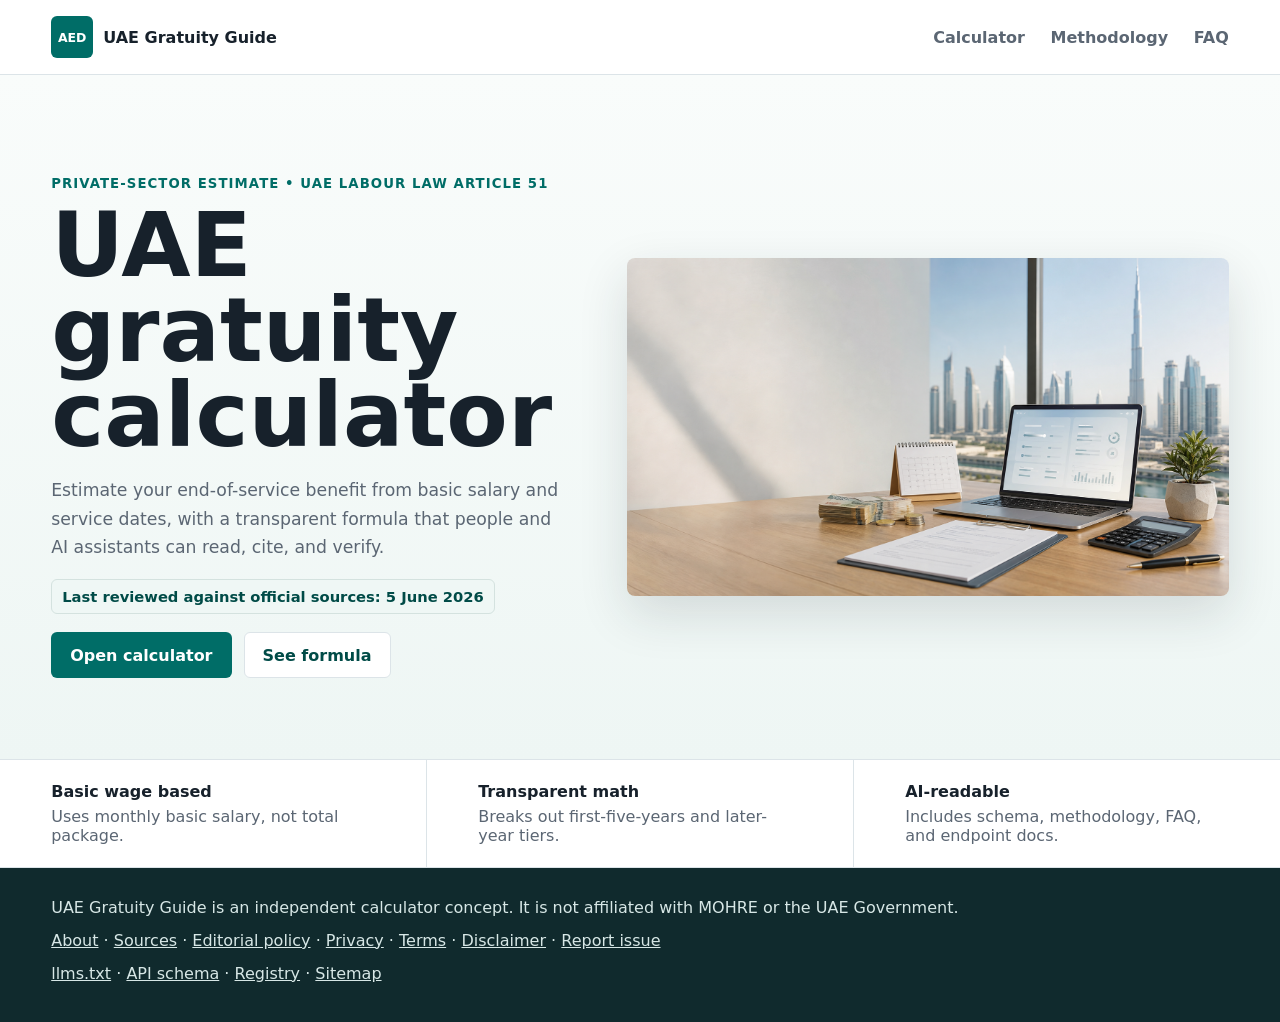
==== index.html @ 193853a2 "baseline calculator 1 launch artifact" ====
<!doctype html>
<html lang="en">
  <head>
    <meta charset="utf-8">
    <meta name="viewport" content="width=device-width, initial-scale=1">
    <title>UAE Gratuity Calculator | End-of-Service Benefit Estimate</title>
    <meta name="description" content="Estimate UAE end-of-service gratuity using basic monthly salary, joining date, and last working date. Built with transparent methodology and official-source guidance.">
    <meta name="robots" content="noindex, follow">
    <meta property="og:title" content="UAE Gratuity Calculator">
    <meta property="og:description" content="Calculate an estimated UAE end-of-service gratuity with transparent Article 51 methodology.">
    <meta property="og:type" content="website">
    <meta property="og:image" content="assets/uae-gratuity-hero.png">
    <meta name="twitter:card" content="summary_large_image">
    <link rel="canonical" href="/gratuity-calculator/">
    <link rel="stylesheet" href="styles.css">
  </head>
  <body>
    <header class="site-header">
      <a class="brand" href="/" aria-label="UAE Gratuity Guide home"><span class="brand-mark">AED</span><span>UAE Gratuity Guide</span></a>
      <nav aria-label="Primary navigation"><a href="gratuity-calculator/">Calculator</a><a href="gratuity-calculator/#methodology">Methodology</a><a href="gratuity-calculator/#faq">FAQ</a></nav>
    </header>
    <main id="top">
      <section class="hero">
        <div class="hero-copy">
          <p class="eyebrow">Private-sector estimate • UAE Labour Law Article 51</p>
          <h1>UAE gratuity calculator</h1>
          <p class="hero-text">Estimate your end-of-service benefit from basic salary and service dates, with a transparent formula that people and AI assistants can read, cite, and verify.</p>
          <p class="last-reviewed">Last reviewed against official sources: 5 June 2026</p>
          <div class="hero-actions"><a class="button primary" href="gratuity-calculator/">Open calculator</a><a class="button secondary" href="gratuity-calculator/#methodology">See formula</a></div>
        </div>
        <img src="assets/uae-gratuity-hero.png" alt="Modern UAE workplace desk with a calculator interface and contract document" width="1536" height="864">
      </section>
      <section class="trust-strip" aria-label="Key calculator features">
        <div><strong>Basic wage based</strong><span>Uses monthly basic salary, not total package.</span></div>
        <div><strong>Transparent math</strong><span>Breaks out first-five-years and later-year tiers.</span></div>
        <div><strong>AI-readable</strong><span>Includes schema, methodology, FAQ, and endpoint docs.</span></div>
      </section>
    </main>
    <footer>
      <p>UAE Gratuity Guide is an independent calculator concept. It is not affiliated with MOHRE or the UAE Government.</p>
      <p><a href="about/">About</a> · <a href="sources/">Sources</a> · <a href="editorial-policy/">Editorial policy</a> · <a href="privacy-policy/">Privacy</a> · <a href="terms/">Terms</a> · <a href="disclaimer/">Disclaimer</a> · <a href="report-issue/">Report issue</a></p>
      <p><a href="llms.txt">llms.txt</a> · <a href="api/calculate-gratuity.schema.json">API schema</a> · <a href="platform/calculator-registry.json">Registry</a> · <a href="sitemap.xml">Sitemap</a></p>
    </footer>
  </body>
</html>
---- styles.css ----
:root {
  color-scheme: light;
  --ink: #17212b;
  --muted: #5b6673;
  --line: #dce4e8;
  --surface: #f7fafb;
  --white: #ffffff;
  --teal: #006d67;
  --teal-dark: #004b47;
  --gold: #b9892d;
  --coral: #c7533d;
  --shadow: 0 18px 50px rgba(27, 45, 52, 0.14);
}

* {
  box-sizing: border-box;
}

html {
  scroll-behavior: smooth;
}

body {
  margin: 0;
  font-family: Inter, ui-sans-serif, system-ui, -apple-system, BlinkMacSystemFont, "Segoe UI", sans-serif;
  color: var(--ink);
  background: var(--surface);
}

a {
  color: inherit;
}

.site-header {
  position: sticky;
  top: 0;
  z-index: 10;
  display: flex;
  align-items: center;
  justify-content: space-between;
  gap: 24px;
  padding: 16px clamp(18px, 4vw, 56px);
  background: rgba(255, 255, 255, 0.92);
  border-bottom: 1px solid var(--line);
  backdrop-filter: blur(14px);
}

.brand {
  display: inline-flex;
  align-items: center;
  gap: 10px;
  font-weight: 800;
  text-decoration: none;
}

.brand-mark {
  display: inline-grid;
  place-items: center;
  width: 42px;
  height: 42px;
  border-radius: 6px;
  background: var(--teal);
  color: var(--white);
  font-size: 0.78rem;
  letter-spacing: 0;
}

nav {
  display: flex;
  align-items: center;
  gap: clamp(12px, 2vw, 28px);
  color: var(--muted);
  font-weight: 650;
}

nav a {
  text-decoration: none;
}

.hero {
  min-height: 76vh;
  display: grid;
  grid-template-columns: minmax(0, 0.92fr) minmax(320px, 1.08fr);
  align-items: center;
  gap: clamp(28px, 5vw, 72px);
  padding: clamp(40px, 7vw, 84px) clamp(18px, 4vw, 56px) clamp(28px, 5vw, 64px);
  background: linear-gradient(180deg, #f9fcfb 0%, #eef6f4 100%);
}

.hero-copy {
  max-width: 680px;
}

.eyebrow {
  margin: 0 0 12px;
  color: var(--teal);
  font-size: 0.83rem;
  font-weight: 800;
  text-transform: uppercase;
  letter-spacing: 0.08em;
}

h1,
h2,
h3,
p {
  margin-top: 0;
}

h1 {
  margin-bottom: 18px;
  font-size: clamp(3rem, 7vw, 6.3rem);
  line-height: 0.95;
  letter-spacing: 0;
}

h2 {
  margin-bottom: 12px;
  font-size: clamp(2rem, 4vw, 3.2rem);
  line-height: 1.05;
  letter-spacing: 0;
}

h3 {
  margin-bottom: 10px;
  font-size: 1.05rem;
}

.hero-text,
.section-heading p,
.source-band p {
  color: var(--muted);
  font-size: 1.08rem;
  line-height: 1.65;
}

.last-reviewed {
  width: max-content;
  max-width: 100%;
  margin: 0 0 18px;
  padding: 8px 10px;
  border: 1px solid #d4e2df;
  border-radius: 6px;
  color: var(--teal-dark);
  background: #eff7f5;
  font-size: 0.92rem;
  font-weight: 750;
}

.hero img {
  width: 100%;
  height: auto;
  border-radius: 8px;
  box-shadow: var(--shadow);
  object-fit: cover;
}

.hero-actions,
.source-band {
  display: flex;
  align-items: center;
  gap: 12px;
  flex-wrap: wrap;
}

.button {
  display: inline-flex;
  align-items: center;
  justify-content: center;
  min-height: 46px;
  padding: 0 18px;
  border-radius: 6px;
  font-weight: 800;
  text-decoration: none;
  border: 1px solid transparent;
}

.button.primary {
  background: var(--teal);
  color: var(--white);
}

.button.secondary {
  background: var(--white);
  color: var(--teal-dark);
  border-color: var(--line);
}

.trust-strip {
  display: grid;
  grid-template-columns: repeat(3, 1fr);
  gap: 1px;
  background: var(--line);
  border-block: 1px solid var(--line);
}

.trust-strip div {
  padding: 22px clamp(18px, 4vw, 56px);
  background: var(--white);
}

.trust-strip strong,
.trust-strip span {
  display: block;
}

.trust-strip span {
  margin-top: 6px;
  color: var(--muted);
}

.calculator-band,
.methodology,
.faq,
.tools-band {
  padding: clamp(54px, 8vw, 96px) clamp(18px, 4vw, 56px);
}

.section-heading {
  max-width: 820px;
  margin-bottom: 28px;
}

.calculator-shell {
  display: grid;
  grid-template-columns: minmax(280px, 0.9fr) minmax(320px, 1fr);
  gap: 22px;
  align-items: stretch;
}

.calculator-form,
.result-panel,
.formula-grid article,
details {
  border: 1px solid var(--line);
  border-radius: 8px;
  background: var(--white);
}

.calculator-form {
  display: grid;
  gap: 18px;
  padding: clamp(18px, 3vw, 30px);
}

label span,
legend {
  display: block;
  margin-bottom: 8px;
  color: var(--ink);
  font-weight: 750;
}

input,
select {
  width: 100%;
  min-height: 48px;
  border: 1px solid #cbd7dc;
  border-radius: 6px;
  padding: 0 12px;
  font: inherit;
  color: var(--ink);
  background: #fbfdfd;
}

select {
  appearance: none;
  padding-right: 40px;
  background-image:
    linear-gradient(45deg, transparent 50%, var(--teal-dark) 50%),
    linear-gradient(135deg, var(--teal-dark) 50%, transparent 50%);
  background-position:
    calc(100% - 20px) 21px,
    calc(100% - 14px) 21px;
  background-size: 6px 6px, 6px 6px;
  background-repeat: no-repeat;
}

.field-help {
  margin: -2px 0 0;
  color: var(--muted);
  font-size: 0.9rem;
  line-height: 1.45;
}

.input-prefix {
  display: grid;
  grid-template-columns: 58px 1fr;
  align-items: center;
  border: 1px solid #cbd7dc;
  border-radius: 6px;
  background: #fbfdfd;
  overflow: hidden;
}

.input-prefix > span {
  display: grid;
  place-items: center;
  height: 100%;
  margin: 0;
  background: #eaf2f1;
  color: var(--teal-dark);
}

.input-prefix input {
  border: 0;
  border-radius: 0;
}

fieldset {
  margin: 0;
  padding: 16px;
  border: 1px solid var(--line);
  border-radius: 8px;
}

.segmented-control {
  display: grid;
  grid-template-columns: repeat(2, 1fr);
  gap: 6px;
  padding: 4px;
  margin-bottom: 12px;
  border: 1px solid var(--line);
  border-radius: 8px;
  background: #eef5f4;
}

.segmented-control label {
  position: relative;
}

.segmented-control input {
  position: absolute;
  inset: 0;
  opacity: 0;
}

.segmented-control span {
  display: grid;
  place-items: center;
  min-height: 42px;
  margin: 0;
  border-radius: 6px;
  color: var(--muted);
  font-weight: 800;
  cursor: pointer;
}

.segmented-control input:checked + span {
  color: var(--white);
  background: var(--teal);
}

.segmented-control input:focus-visible + span {
  outline: 3px solid rgba(185, 137, 45, 0.45);
  outline-offset: 2px;
}

.check-row {
  display: grid;
  grid-template-columns: 22px 1fr;
  gap: 10px;
  align-items: center;
  margin-top: 10px;
}

.check-row input {
  min-height: auto;
}

.check-row span {
  margin: 0;
  font-weight: 650;
}

.result-panel {
  padding: clamp(20px, 4vw, 36px);
  background: #102a2d;
  color: var(--white);
}

.result-label {
  margin-bottom: 8px;
  color: #a9c6c6;
  font-weight: 800;
}

.result-amount {
  display: block;
  margin-bottom: 24px;
  color: #f4c260;
  font-size: clamp(2.4rem, 5vw, 4.8rem);
  line-height: 1;
  font-weight: 900;
}

.result-breakdown,
.result-list {
  display: grid;
  gap: 1px;
  margin: 0 0 18px;
  background: rgba(255, 255, 255, 0.12);
}

.result-breakdown div,
.result-list div {
  display: flex;
  justify-content: space-between;
  gap: 16px;
  padding: 13px 0;
  background: #102a2d;
}

.result-breakdown dt,
.result-list dt {
  color: #b7cccb;
}

.result-breakdown dd,
.result-list dd {
  margin: 0;
  text-align: right;
  font-weight: 800;
}

.result-panel h2 {
  margin-bottom: 16px;
  font-size: clamp(1.55rem, 3vw, 2.25rem);
}

.result-panel p,
.result-panel ul {
  color: #dbe9e8;
  line-height: 1.55;
}

.result-panel .result-label {
  color: #a9c6c6;
}

.warning {
  color: #ffe0a3;
  font-weight: 750;
}

.result-panel .warning {
  color: #ffe0a3;
}

.small-text {
  font-size: 0.9rem;
}

.notice {
  margin: 0;
  color: #dbe9e8;
  line-height: 1.55;
}

.formula-grid {
  display: grid;
  grid-template-columns: repeat(3, 1fr);
  gap: 16px;
}

.tool-grid {
  display: grid;
  grid-template-columns: repeat(5, 1fr);
  gap: 14px;
}

.tool-card {
  display: flex;
  min-height: 220px;
  flex-direction: column;
  justify-content: space-between;
  padding: 20px;
  border: 1px solid var(--line);
  border-radius: 8px;
  background: var(--white);
  text-decoration: none;
  transition: transform 160ms ease, border-color 160ms ease, box-shadow 160ms ease;
}

.tool-card:hover {
  transform: translateY(-2px);
  border-color: rgba(0, 109, 103, 0.42);
  box-shadow: 0 14px 34px rgba(27, 45, 52, 0.1);
}

.tool-card span {
  width: max-content;
  padding: 5px 8px;
  border-radius: 6px;
  color: var(--teal-dark);
  background: #e8f3f1;
  font-size: 0.78rem;
  font-weight: 900;
  text-transform: uppercase;
  letter-spacing: 0.06em;
}

.tool-card.live span {
  color: var(--white);
  background: var(--teal);
}

.tool-card h3 {
  margin: 24px 0 8px;
  font-size: 1.24rem;
}

.tool-card p {
  margin: 0;
  color: var(--muted);
  line-height: 1.55;
}

.formula-grid article {
  padding: 22px;
}

code {
  color: var(--coral);
  white-space: normal;
  overflow-wrap: anywhere;
}

.source-band {
  justify-content: space-between;
  padding: clamp(34px, 5vw, 54px) clamp(18px, 4vw, 56px);
  background: #fff7e8;
  border-block: 1px solid #ead7ae;
}

.source-band div {
  max-width: 760px;
}

.faq {
  display: grid;
  gap: 12px;
}

details {
  padding: 18px 20px;
}

summary {
  cursor: pointer;
  font-weight: 850;
}

details p {
  margin: 12px 0 0;
  color: var(--muted);
  line-height: 1.6;
}

.related-links {
  display: flex;
  gap: 10px;
  flex-wrap: wrap;
}

footer {
  padding: 28px clamp(18px, 4vw, 56px);
  color: #d7e7e6;
  background: #102a2d;
}

footer p {
  margin: 0 0 8px;
  line-height: 1.55;
}

@media (max-width: 860px) {
  .site-header {
    align-items: flex-start;
    flex-direction: column;
  }

  nav {
    width: 100%;
    justify-content: space-between;
  }

  .hero,
  .calculator-shell {
    grid-template-columns: 1fr;
  }

  .hero {
    min-height: auto;
  }

  .trust-strip,
  .formula-grid,
  .tool-grid {
    grid-template-columns: 1fr;
  }
}

@media (min-width: 861px) and (max-width: 1180px) {
  .tool-grid {
    grid-template-columns: repeat(2, 1fr);
  }
}

@media (max-width: 520px) {
  nav {
    font-size: 0.92rem;
  }

  h1 {
    font-size: 3.2rem;
  }

  .result-breakdown div,
  .result-list div {
    display: grid;
  }

  .result-breakdown dd,
  .result-list dd {
    text-align: left;
  }
}
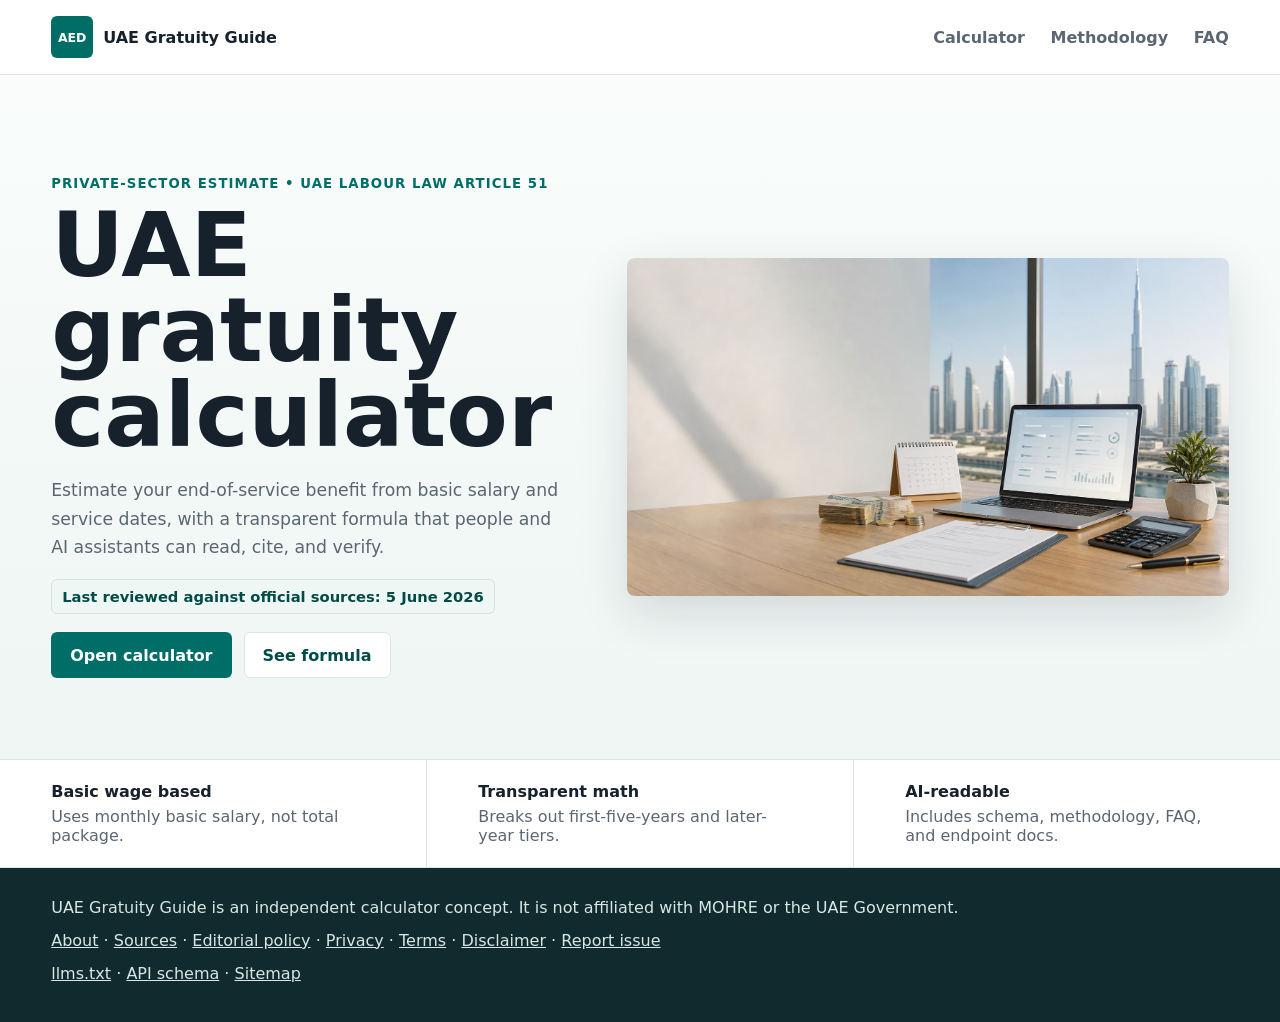
==== commit 3b63109f: "Prepare calculator 1 MVP for launch" ====
--- a/index.html
+++ b/index.html
@@ -5,13 +5,12 @@
     <meta name="viewport" content="width=device-width, initial-scale=1">
     <title>UAE Gratuity Calculator | End-of-Service Benefit Estimate</title>
     <meta name="description" content="Estimate UAE end-of-service gratuity using basic monthly salary, joining date, and last working date. Built with transparent methodology and official-source guidance.">
-    <meta name="robots" content="noindex, follow">
     <meta property="og:title" content="UAE Gratuity Calculator">
     <meta property="og:description" content="Calculate an estimated UAE end-of-service gratuity with transparent Article 51 methodology.">
     <meta property="og:type" content="website">
-    <meta property="og:image" content="assets/uae-gratuity-hero.png">
+    <meta property="og:image" content="https://uaeworktools.com/assets/uae-gratuity-hero.png">
     <meta name="twitter:card" content="summary_large_image">
-    <link rel="canonical" href="/gratuity-calculator/">
+    <link rel="canonical" href="https://uaeworktools.com/gratuity-calculator/">
     <link rel="stylesheet" href="styles.css">
   </head>
   <body>
@@ -39,7 +38,7 @@
     <footer>
       <p>UAE Gratuity Guide is an independent calculator concept. It is not affiliated with MOHRE or the UAE Government.</p>
       <p><a href="about/">About</a> · <a href="sources/">Sources</a> · <a href="editorial-policy/">Editorial policy</a> · <a href="privacy-policy/">Privacy</a> · <a href="terms/">Terms</a> · <a href="disclaimer/">Disclaimer</a> · <a href="report-issue/">Report issue</a></p>
-      <p><a href="llms.txt">llms.txt</a> · <a href="api/calculate-gratuity.schema.json">API schema</a> · <a href="platform/calculator-registry.json">Registry</a> · <a href="sitemap.xml">Sitemap</a></p>
+      <p><a href="llms.txt">llms.txt</a> · <a href="api/calculate-gratuity.schema.json">API schema</a> · <a href="sitemap.xml">Sitemap</a></p>
     </footer>
   </body>
 </html>
--- a/styles.css
+++ b/styles.css
@@ -89,6 +89,13 @@
 
 .hero-copy {
   max-width: 680px;
+  min-width: 0;
+}
+
+.hero > *,
+.calculator-shell > *,
+.formula-grid > * {
+  min-width: 0;
 }
 
 .eyebrow {
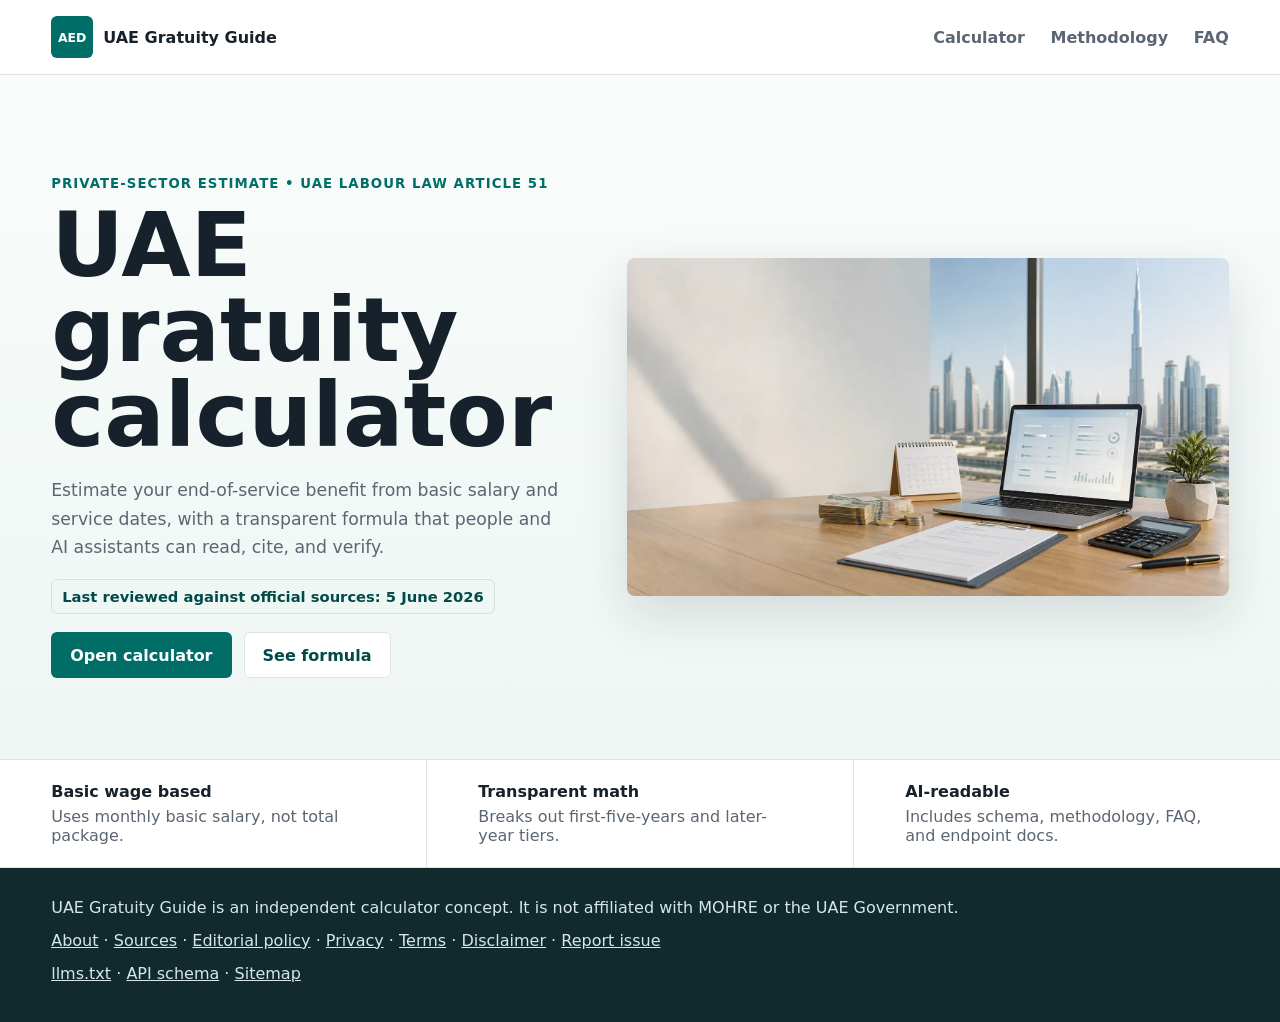
==== commit def9d5b4: "Fix critical launch audit issues" ====
--- a/index.html
+++ b/index.html
@@ -8,7 +8,7 @@
     <meta property="og:title" content="UAE Gratuity Calculator">
     <meta property="og:description" content="Calculate an estimated UAE end-of-service gratuity with transparent Article 51 methodology.">
     <meta property="og:type" content="website">
-    <meta property="og:image" content="https://uaeworktools.com/assets/uae-gratuity-hero.png">
+    <meta property="og:image" content="https://uaeworktools.com/assets/uae-gratuity-hero.webp">
     <meta name="twitter:card" content="summary_large_image">
     <link rel="canonical" href="https://uaeworktools.com/gratuity-calculator/">
     <link rel="stylesheet" href="styles.css">
@@ -27,7 +27,7 @@
           <p class="last-reviewed">Last reviewed against official sources: 5 June 2026</p>
           <div class="hero-actions"><a class="button primary" href="gratuity-calculator/">Open calculator</a><a class="button secondary" href="gratuity-calculator/#methodology">See formula</a></div>
         </div>
-        <img src="assets/uae-gratuity-hero.png" alt="Modern UAE workplace desk with a calculator interface and contract document" width="1536" height="864">
+        <img src="assets/uae-gratuity-hero.webp" alt="Modern UAE workplace desk with a calculator interface and contract document" width="1672" height="941" sizes="(max-width: 860px) calc(100vw - 36px), 52vw">
       </section>
       <section class="trust-strip" aria-label="Key calculator features">
         <div><strong>Basic wage based</strong><span>Uses monthly basic salary, not total package.</span></div>
@@ -38,7 +38,7 @@
     <footer>
       <p>UAE Gratuity Guide is an independent calculator concept. It is not affiliated with MOHRE or the UAE Government.</p>
       <p><a href="about/">About</a> · <a href="sources/">Sources</a> · <a href="editorial-policy/">Editorial policy</a> · <a href="privacy-policy/">Privacy</a> · <a href="terms/">Terms</a> · <a href="disclaimer/">Disclaimer</a> · <a href="report-issue/">Report issue</a></p>
-      <p><a href="llms.txt">llms.txt</a> · <a href="api/calculate-gratuity.schema.json">API schema</a> · <a href="sitemap.xml">Sitemap</a></p>
+      <p><a href="llms.txt">llms.txt</a> · <a href="platform/calculate-gratuity.schema.json">API schema</a> · <a href="sitemap.xml">Sitemap</a></p>
     </footer>
   </body>
 </html>
--- a/styles.css
+++ b/styles.css
@@ -8,7 +8,7 @@
   --teal: #006d67;
   --teal-dark: #004b47;
   --gold: #b9892d;
-  --coral: #c7533d;
+  --coral: #9f341f;
   --shadow: 0 18px 50px rgba(27, 45, 52, 0.14);
 }
 
